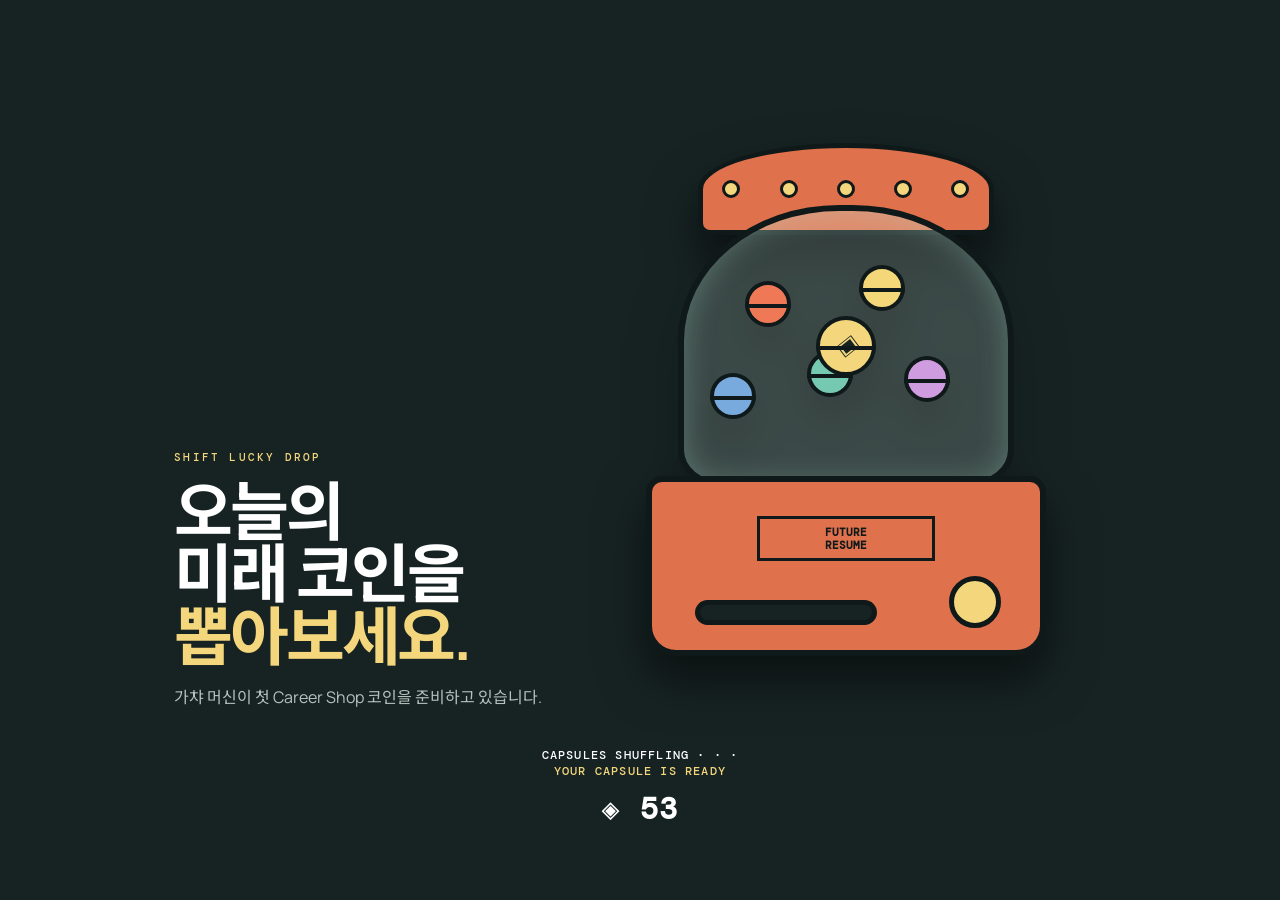
==== index.html @ 583db8b3 "Add files via upload" ====
<!doctype html>
<html lang="ko">
<head>
  <meta charset="UTF-8">
  <meta name="viewport" content="width=device-width, initial-scale=1.0">
  <title>FUTURE CAREER | Application Studio</title>
  <link rel="preconnect" href="https://fonts.googleapis.com">
  <link rel="preconnect" href="https://fonts.gstatic.com" crossorigin>
  <link href="https://fonts.googleapis.com/css2?family=DM+Mono:wght@400;500&family=Manrope:wght@400;500;600;700;800&family=Noto+Sans+KR:wght@400;500;600;700;800&display=swap" rel="stylesheet">
  <link rel="stylesheet" href="styles.css">
</head>
<body>
  <div id="app"></div>
  <script type="module" src="app-runtime.js"></script>
</body>
</html>
---- styles.css ----
:root { --ink:#172323; --muted:#667474; --line:#d9e3df; --paper:#f7faf7; --white:#fff; --mint:#cdeee1; --green:#166b58; --orange:#df714c; --yellow:#f4d77c; --navy:#1d3140; }
* { box-sizing:border-box; } body { margin:0; color:var(--ink); background:var(--paper); font-family:'Manrope','Noto Sans KR',sans-serif; } button, input, textarea { font:inherit; } button { cursor:pointer; } .app-shell { min-height:100vh; } .topbar { display:flex; align-items:center; justify-content:space-between; max-width:1280px; margin:auto; padding:24px 34px; } .logo { font-weight:800; letter-spacing:.08em; } .logo span { color:var(--orange); } .mono { font:500 11px 'DM Mono',monospace; letter-spacing:.08em; } .progress { height:4px; background:var(--line); } .progress i { display:block; height:100%; background:var(--orange); transition:width .4s ease; }
main { max-width:1280px; margin:auto; padding:56px 34px 100px; } .eyebrow { color:var(--orange); font:500 12px 'DM Mono',monospace; letter-spacing:.12em; } h1 { font-size:clamp(38px,6vw,78px); line-height:.98; max-width:800px; margin:18px 0; letter-spacing:-.05em; } h2 { font-size:clamp(28px,4vw,48px); letter-spacing:-.04em; margin:12px 0 16px; } h3 { margin:0 0 8px; } p { color:var(--muted); line-height:1.7; } .lead { font-size:18px; max-width:670px; } .center { text-align:center; } .center .lead { margin:0 auto; } .home-button { display:inline-flex; align-items:center; gap:7px; border:1px solid var(--line); background:var(--white); color:var(--ink); padding:8px 11px; border-radius:3px; font:500 11px 'DM Mono',monospace; letter-spacing:.08em; } .home-button span:first-child { font:700 18px/1 sans-serif; } .home-button:hover { border-color:var(--orange); color:var(--orange); } .header-tools { display:flex; align-items:center; gap:14px; } .reset-demo { border:1px dashed var(--orange); background:transparent; color:var(--orange); padding:6px 8px; border-radius:3px; font:500 10px 'DM Mono',monospace; letter-spacing:.05em; } .reset-demo:hover { background:var(--orange); color:#fff; }
.hero { min-height:460px; display:flex; flex-direction:column; justify-content:center; position:relative; } .hero:after { content:''; position:absolute; width:190px; height:190px; right:8%; top:18%; border-radius:50%; background:var(--yellow); z-index:-1; opacity:.7; } .actions { display:flex; gap:12px; flex-wrap:wrap; margin-top:28px; } .button { border:1px solid var(--ink); background:var(--ink); color:#fff; padding:14px 20px; border-radius:3px; font-weight:700; } .button.secondary { background:transparent; color:var(--ink); } .button.accent { background:var(--orange); border-color:var(--orange); } .button:disabled { opacity:.4; cursor:not-allowed; }
.splash-screen { min-height:100vh; display:grid; place-items:center; background:var(--ink); color:#fff; animation:splashIn .7s ease both; } .splash-mark { text-align:center; } .splash-kicker { color:var(--yellow); font:500 11px 'DM Mono',monospace; letter-spacing:.2em; } .splash-logo { margin-top:16px; font-size:clamp(42px,9vw,92px); font-weight:800; letter-spacing:-.07em; } .splash-logo span { color:var(--orange); } .splash-mark p { color:#b5c1bc; margin-top:14px; } @keyframes splashIn { from { opacity:0; transform:scale(.98); } to { opacity:1; transform:none; } }
.gacha-screen { min-height:100vh; display:grid; grid-template-columns:minmax(240px,.8fr) minmax(300px,460px); grid-template-rows:1fr auto; gap:20px 8vw; align-items:center; justify-content:center; padding:8vh 10vw; background:#172323; color:#fff; overflow:hidden; } .gacha-copy { align-self:end; max-width:470px; } .gacha-copy h1 { font-size:clamp(38px,5vw,68px); margin:16px 0; } .gacha-copy h1 span { color:var(--yellow); } .gacha-copy p { color:#b5c1bc; max-width:390px; } .gacha-machine { width:min(100%,400px); aspect-ratio: .78; position:relative; filter:drop-shadow(0 24px 24px #0008); animation:machineArrive .8s ease both; } .machine-top { position:absolute; top:0; left:13%; width:74%; height:18%; display:flex; justify-content:space-around; align-items:center; background:var(--orange); border:5px solid #0f1919; border-radius:50% 50% 12px 12px; } .machine-top span { width:18px; height:18px; border-radius:50%; background:var(--yellow); border:3px solid #0f1919; } .machine-glass { position:absolute; top:12%; left:8%; width:84%; height:55%; overflow:hidden; background:#d8f2e933; border:6px solid #0f1919; border-radius:48% 48% 13% 13%; box-shadow:inset 0 0 30px #b9f1db44; } .capsule,.winning-capsule { position:absolute; width:46px; height:46px; border-radius:50%; border:4px solid #0f1919; } .capsule:after,.winning-capsule:after { content:''; position:absolute; left:-4px; right:-4px; top:50%; border-top:4px solid #0f1919; } .capsule-one { background:#ef7956; left:19%; top:26%; animation:shuffleOne 1.2s infinite alternate; } .capsule-two { background:#f3d778; left:54%; top:20%; animation:shuffleTwo 1s infinite alternate-reverse; } .capsule-three { background:#75c9b0; left:38%; top:52%; animation:shuffleThree 1.15s infinite alternate; } .capsule-four { background:#cf9ce0; left:68%; top:54%; animation:shuffleFour .9s infinite alternate-reverse; } .capsule-five { background:#78aadd; left:8%; top:60%; animation:shuffleFive 1.3s infinite alternate; } .winning-capsule { opacity:0; left:calc(50% - 30px); top:calc(50% - 30px); width:60px; height:60px; background:var(--yellow); display:grid; place-items:center; color:#172323; font-size:24px; animation:winningReveal 4.3s ease forwards; } .machine-base { position:absolute; bottom:0; left:0; width:100%; height:35%; background:var(--orange); border:6px solid #0f1919; border-radius:16px 16px 30px 30px; } .machine-label { margin:34px auto 0; width:46%; padding:7px; text-align:center; border:3px solid #0f1919; color:#0f1919; font:700 11px 'DM Mono',monospace; line-height:1.1; } .machine-slot { position:absolute; left:11%; bottom:15%; width:47%; height:15%; border:5px solid #0f1919; border-radius:20px; background:#172323; } .machine-knob { position:absolute; right:10%; bottom:13%; width:52px; height:52px; border-radius:50%; border:5px solid #0f1919; background:var(--yellow); } .gacha-status { grid-column:1 / -1; text-align:center; align-self:start; min-height:50px; font:500 12px 'DM Mono',monospace; letter-spacing:.1em; } .status-reveal,.gacha-reward { display:block; opacity:0; } .status-reveal { color:var(--yellow); animation:revealText .3s 3.8s forwards; } .gacha-reward { margin-top:10px; font-size:30px; color:#fff; animation:revealText .3s 4s forwards; } @keyframes machineArrive { from { opacity:0; transform:translateY(20px) scale(.95); } to { opacity:1; transform:none; } } @keyframes shuffleOne { to { transform:translate(110px,28px) rotate(160deg); } } @keyframes shuffleTwo { to { transform:translate(-55px,75px) rotate(-130deg); } } @keyframes shuffleThree { to { transform:translate(60px,-35px) rotate(180deg); } } @keyframes shuffleFour { to { transform:translate(-100px,-50px) rotate(-100deg); } } @keyframes shuffleFive { to { transform:translate(140px,-10px) rotate(130deg); } } @keyframes winningReveal { 0%,72% { opacity:0; transform:scale(.3) rotate(-20deg); } 82%,100% { opacity:1; transform:scale(1) rotate(0); } } @keyframes revealText { to { opacity:1; } }
.shop-header { display:flex; justify-content:space-between; align-items:end; gap:30px; margin-top:28px; } .coin-wallet { flex:0 0 auto; min-width:150px; padding:18px 20px; background:var(--ink); color:#fff; } .wallet-label { display:block; color:var(--yellow); font:500 10px 'DM Mono',monospace; letter-spacing:.12em; } .coin-wallet strong { display:block; margin-top:7px; font-size:28px; } .shop-grid { display:grid; grid-template-columns:repeat(3,1fr); gap:14px; margin-top:34px; } .shop-item { display:flex; flex-direction:column; justify-content:space-between; gap:22px; min-height:225px; padding:22px; background:var(--white); border:1px solid var(--line); } .shop-item.owned { background:var(--mint); border-color:var(--green); } .shop-icon { color:var(--orange); font-size:28px; } .shop-item h3 { margin-top:12px; } .shop-item p { font-size:13px; margin-bottom:0; } .shop-item-footer { display:flex; justify-content:space-between; align-items:center; gap:10px; } .coin-cost { color:var(--green); font:700 14px 'DM Mono',monospace; } .button.small { padding:9px 12px; font-size:12px; } .owned-label { color:var(--green); font-weight:800; font-size:12px; } .shop-note { display:flex; align-items:center; gap:12px; margin-top:20px; color:var(--muted); font-size:13px; }
.shop-title-row { display:flex; justify-content:space-between; align-items:end; gap:30px; } .category-tabs { display:flex; gap:8px; flex-wrap:wrap; margin-top:30px; padding-bottom:12px; border-bottom:1px solid var(--line); } .category-tab { border:1px solid var(--line); background:var(--white); color:var(--muted); padding:10px 13px; border-radius:3px; font-size:12px; } .category-tab.active { background:var(--ink); color:#fff; border-color:var(--ink); } .shop-item.locked { opacity:.62; } .prerequisite { display:inline-block; margin-top:12px; padding:7px 9px; background:#fff4df; color:#9b6a1d; font-size:12px; } .gift-card { margin:30px 0; padding:42px; background:var(--navy); color:#fff; border:5px solid var(--yellow); text-align:center; } .gift-card h2 { color:var(--yellow); margin:24px 0 10px; } .gift-card p { color:#d0dad5; } .recruit-page { max-width:none; padding:0; } .recruit-hero { min-height:70vh; padding:12vh max(34px,10vw); display:flex; flex-direction:column; justify-content:center; background:#eef3f0; } .recruit-hero h1 { max-width:900px; font-size:clamp(42px,7vw,92px); } .recruit-hero h1 span { color:var(--green); } .recruit-hero p { font-size:18px; max-width:550px; } .recruit-gift { display:flex; flex-direction:column; gap:9px; width:min(480px,100%); margin:24px 0; padding:19px 21px; background:#fff; border-left:5px solid var(--orange); } .recruit-gift strong { font-size:22px; color:var(--ink); } .recruit-gift span:last-child { color:var(--muted); font-size:13px; } .recruit-strip { display:flex; justify-content:space-between; gap:20px; padding:22px max(34px,10vw); background:var(--ink); color:#fff; } .recruit-strip span { color:var(--yellow); font:500 11px 'DM Mono',monospace; }
.shop-item-actions { display:flex; align-items:center; justify-content:flex-end; flex-wrap:wrap; gap:8px; } .quantity-control { display:inline-flex; align-items:center; gap:9px; border:1px solid var(--line); background:#fff; padding:3px 5px; } .quantity-button { width:25px; height:25px; border:0; background:transparent; color:var(--ink); font-size:19px; line-height:1; } .quantity-button:hover { background:var(--mint); color:var(--green); } .shop-item-actions .owned-label { white-space:nowrap; font-size:11px; }
.completion-page { max-width:900px; } .completion-card { padding:56px; background:#eef3f0; border-left:5px solid var(--green); } .completion-card h1 { font-size:clamp(42px,6vw,76px); } .completion-card h1 span, .completion-page h1 span { color:var(--green); } .completion-card p { font-size:17px; } .completion-summary,.resume-panel { display:grid; grid-template-columns:repeat(2,1fr); gap:14px; margin:30px 0; } .completion-summary span,.resume-panel span { color:var(--muted); font:500 11px 'DM Mono',monospace; } .completion-summary strong,.resume-panel strong { display:block; margin-top:5px; } .resume-panel { grid-template-columns:repeat(3,1fr); padding:28px; background:var(--white); border:1px solid var(--line); } .resume-panel strong { font-size:18px; }
.career-links { margin-top:28px; padding:22px 0; border-top:1px solid var(--line); border-bottom:1px solid var(--line); } .career-links h3 { margin-top:9px; font-size:18px; } .career-link-grid { display:grid; grid-template-columns:repeat(4,1fr); gap:9px; margin-top:18px; } .career-link { display:flex; align-items:center; justify-content:space-between; gap:10px; min-height:58px; padding:12px 13px; border:1px solid var(--line); background:var(--white); color:var(--ink); text-decoration:none; font-size:12px; } .career-link:hover { border-color:var(--orange); color:var(--orange); transform:translateY(-2px); } .career-link strong { font-size:16px; font-weight:400; }
.essay-heading { display:flex; align-items:center; justify-content:space-between; gap:20px; } .career-check-button,.career-close-button { border:1px solid var(--ink); background:var(--white); color:var(--ink); padding:10px 14px; border-radius:3px; font-size:12px; font-weight:700; white-space:nowrap; } .career-check-button:hover,.career-close-button:hover { border-color:var(--orange); color:var(--orange); } .career-review-panel { width:min(560px,100%); } .career-review-panel h2 { margin:8px 0 0; font-size:30px; } .career-review-list { display:grid; gap:0; margin:24px 0; padding:0; list-style:none; border-top:1px solid var(--line); } .career-review-list li { display:flex; justify-content:space-between; gap:16px; padding:14px 0; border-bottom:1px solid var(--line); } .career-review-list strong { color:var(--green); } .career-bonus { padding:16px; background:var(--mint); border-left:4px solid var(--green); } .career-bonus span { display:block; color:var(--green); font:500 11px 'DM Mono',monospace; letter-spacing:.1em; } .career-bonus strong { display:block; margin-top:7px; }
.mystery-gift-stage .gift-illustration img { display:block; width:min(520px,78vw); height:auto; max-height:420px; object-fit:contain; filter:drop-shadow(0 18px 28px #ae6b5320); }
.mystery-gift-stage { min-height:0; padding:12px 0 6px; } .mystery-gift-stage .gift-illustration { width:min(520px,78vw); height:auto; margin:0 auto 12px; flex:0 0 auto; } .mystery-gift-stage .gift-illustration img { width:100%; max-height:none; } .mystery-gift-stage .mystery-cta { position:relative; z-index:2; margin-top:10px; flex:0 0 auto; } .mystery-gift-stage .mystery-discover { position:relative; z-index:2; flex:0 0 auto; }
.cards { display:grid; grid-template-columns:repeat(2, minmax(0,1fr)); gap:18px; margin-top:34px; } .card { text-align:left; background:var(--white); border:1px solid var(--line); padding:28px; min-height:230px; transition:transform .2s,border-color .2s; } .card:hover { transform:translateY(-4px); border-color:var(--orange); } .card .icon { font-size:32px; margin-bottom:28px; } .card h3 { font-size:22px; } .card .button { margin-top:20px; }
.panel { background:var(--white); border:1px solid var(--line); padding:30px; } .panel-grid { display:grid; grid-template-columns:1.2fr .8fr; gap:24px; align-items:start; } .job-grid { display:grid; grid-template-columns:repeat(3,1fr); gap:10px; margin-top:24px; } .job { text-align:left; background:var(--white); border:1px solid var(--line); padding:17px; min-height:72px; } .job.selected { background:var(--mint); border-color:var(--green); } .job small { display:block; color:var(--muted); margin-top:5px; } .field { display:grid; gap:8px; margin:14px 0; } label { font-weight:700; font-size:13px; } input, textarea { width:100%; border:1px solid var(--line); background:#fbfdfb; padding:13px; border-radius:2px; color:var(--ink); } textarea { min-height:280px; resize:vertical; line-height:1.7; } .badge { display:inline-flex; padding:6px 9px; background:#e8f1ef; color:var(--green); font:500 11px 'DM Mono',monospace; letter-spacing:.08em; } .public-mode { --ink:#243846; --paper:#f2f5f5; --orange:#2b6670; --green:#245b63; } .public-mode .progress i { background:#2b6670; }
.blind { border-left:4px solid var(--green); background:#edf5f2; padding:18px 20px; margin:26px 0; } .blind strong { display:block; margin-bottom:6px; } .steps { display:flex; justify-content:space-between; gap:6px; margin:30px 0; color:#9aa9a5; } .step { flex:1; border-top:2px solid var(--line); padding-top:10px; font:500 11px 'DM Mono',monospace; } .step.active { color:var(--orange); border-color:var(--orange); } .question-meta { display:flex; justify-content:space-between; gap:14px; align-items:start; margin:34px 0 18px; } .question-meta h2 { margin:8px 0; max-width:800px; } .counter { white-space:nowrap; font:500 14px 'DM Mono',monospace; color:var(--muted); } .guide { background:#f0f4ef; padding:12px 15px; color:var(--muted); font-size:13px; } .tags { display:flex; gap:7px; flex-wrap:wrap; margin:12px 0; } .tag { background:var(--mint); color:var(--green); padding:5px 8px; font:500 11px 'DM Mono',monospace; } .side-list { display:grid; gap:8px; } .experience { display:flex; justify-content:space-between; align-items:center; border-bottom:1px solid var(--line); padding:11px 0; font-size:13px; } .experience button { border:0; background:transparent; color:var(--green); font-weight:700; }
.reveal { background:var(--navy); color:white; padding:36px; min-height:220px; display:flex; flex-direction:column; justify-content:center; } .reveal p { color:#c5d0d1; } .review { display:grid; gap:14px; } .review-item { border-top:1px solid var(--line); padding:18px 0; } .review-item p { white-space:pre-wrap; } .toast { position:fixed; bottom:24px; right:24px; background:var(--ink); color:white; padding:13px 17px; opacity:0; transform:translateY(8px); transition:.2s; pointer-events:none; } .toast.show { opacity:1; transform:none; } .modal-backdrop { position:fixed; inset:0; z-index:5; display:grid; place-items:center; padding:20px; background:#172323aa; } .modal { width:min(560px,100%); background:var(--white); border-top:5px solid var(--green); padding:30px; box-shadow:0 20px 60px #17232344; } .modal h2 { font-size:30px; }
@media (max-width:780px) { .topbar, main { padding-left:18px; padding-right:18px; } main { padding-top:30px; } .cards,.panel-grid,.shop-grid { grid-template-columns:1fr; } .job-grid { grid-template-columns:repeat(2,1fr); } .hero:after { width:110px; height:110px; right:3%; } .question-meta { display:block; } .counter { display:block; margin-top:12px; } .shop-header { display:block; } .coin-wallet { margin-top:20px; } .shop-note { align-items:flex-start; flex-direction:column; } .gacha-screen { grid-template-columns:1fr; grid-template-rows:auto auto auto; padding:55px 24px 35px; gap:18px; text-align:center; } .gacha-copy { align-self:auto; } .gacha-copy p { margin-left:auto; margin-right:auto; } .gacha-machine { width:min(78vw,350px); margin:auto; } }
.gacha-result { position:fixed; inset:0; z-index:4; display:none; place-items:center; padding:24px; background:#0b1414cc; text-align:center; } .gacha-result > * { position:relative; z-index:1; } .gacha-result:before { content:''; position:absolute; width:min(520px,calc(100vw - 40px)); height:360px; background:#fff; border:5px solid var(--orange); box-shadow:0 22px 70px #0009; } .gacha-result .result-label { color:var(--orange); font:500 13px 'DM Mono',monospace; letter-spacing:.2em; } .gacha-result strong { display:block; margin:18px 0 10px; color:var(--ink); font-size:clamp(42px,8vw,76px); letter-spacing:-.06em; } .gacha-result p { position:relative; color:var(--muted); margin:0 0 24px; } .gacha-result .button { position:relative; }
.gacha-result strong { grid-column:1; grid-row:2; justify-self:center; align-self:center; width:100%; text-align:center; } .gacha-result .result-label { grid-column:1; grid-row:1; } .gacha-result p { grid-column:1; grid-row:3; } .gacha-result .button { grid-column:1; grid-row:4; justify-self:center; }
.gacha-result strong { transform:translateY(44px); } .gacha-result-actions { grid-column:1; grid-row:4; display:flex; justify-content:center; align-items:center; gap:10px; position:relative; } .gacha-result-actions .button { position:relative; }
.shop-page { max-width:1180px; } .shop-page h1 { font-size:clamp(48px,6vw,76px); margin-top:14px; } .shop-title-row { margin-top:24px; } .shop-title-row .lead { margin:0; max-width:760px; } .shop-title-row .coin-wallet { min-width:170px; padding:22px 24px; background:#f3eae4; color:#a96346; border:0; } .shop-title-row .coin-wallet span { display:block; font:600 11px 'DM Mono',monospace; letter-spacing:.1em; } .shop-title-row .coin-wallet strong { font-size:27px; letter-spacing:-.03em; } .shop-title-row .coin-wallet small { display:block; margin-top:14px; font-size:11px; color:#a96346; } .category-tabs { margin-top:34px; } .category-tab { min-width:68px; padding:11px 15px; color:var(--ink); } .category-tab.active { background:var(--orange); border-color:var(--orange); } .shop-grid { grid-template-columns:repeat(3,minmax(0,1fr)); gap:12px; margin-top:20px; } .shop-item { min-height:202px; padding:22px; border-color:#e3e3e0; } .shop-item h3 { font-size:18px; margin-top:14px; } .shop-item p { color:#7b7e82; } .shop-item-footer { margin-top:10px; } .coin-cost { color:var(--ink); font-size:14px; } .shop-item .button.small { background:var(--ink); border-color:var(--ink); padding:9px 17px; } .shop-item .button.small:disabled { background:#c8c8ca; border-color:#c8c8ca; color:#fff; } .prerequisite { background:#f7f0eb; color:#80756f; font-size:11px; } .owned-label { color:var(--green); } .shop-page > .actions { justify-content:space-between; align-items:center; } .shop-page > .actions:after { content:'DESIGN YOUR NEXT CHAPTER'; margin-left:auto; color:#999; font:500 10px 'DM Mono',monospace; letter-spacing:.16em; }
.purchase-modal { text-align:center; } .purchase-modal h2 { font-size:28px; margin:14px 0 10px; } .purchase-modal .purchase-cost { color:var(--green); font:700 15px 'DM Mono',monospace; margin-bottom:22px; } .purchase-modal .actions { justify-content:center; margin-top:20px; }
.mystery-page { max-width:1120px; padding-top:64px; text-align:center; } .mystery-page > h1 { max-width:none; margin:14px 0 10px; font-size:clamp(46px,6vw,78px); } .mystery-page > h1 span { color:var(--orange); } .mystery-page > .lead { margin:0 auto; color:#77736f; font-size:16px; } .mystery-gift-stage { position:relative; min-height:470px; margin:26px auto 22px; display:flex; flex-direction:column; align-items:center; justify-content:center; } .gift-illustration { position:relative; width:260px; height:230px; margin:4px 0 8px; filter:drop-shadow(0 18px 20px #9b6a5422); } .gift-body { position:absolute; left:44px; bottom:27px; width:172px; height:116px; background:linear-gradient(135deg,#fffdf8,#eadfd5); border:1px solid #cba995; transform:skewY(7deg); box-shadow:inset -15px -9px 18px #c7a28a22; } .gift-lid { position:absolute; left:34px; top:61px; width:192px; height:52px; z-index:2; background:linear-gradient(135deg,#fffdf8,#e8d6cb); border:1px solid #cba995; transform:skewY(-8deg); box-shadow:0 8px 9px #9e6c5722; } .gift-ribbon-vertical { position:absolute; z-index:3; left:121px; top:46px; width:31px; height:144px; background:linear-gradient(90deg,#c96d59,#e6a18e,#b95d4e); box-shadow:0 0 9px #d8897222; } .gift-ribbon-loop { position:absolute; z-index:4; top:31px; width:56px; height:37px; border:11px solid #c96d59; background:#f5e6dc; } .loop-left { left:92px; transform:rotate(-25deg); border-radius:70% 20% 70% 20%; } .loop-right { left:126px; transform:rotate(25deg); border-radius:20% 70% 20% 70%; } .gift-light { position:absolute; z-index:1; left:93px; top:72px; width:90px; height:70px; background:#fff8df; opacity:.8; filter:blur(14px); border-radius:50%; } .gift-glow { position:absolute; left:30px; right:30px; bottom:5px; height:36px; border-radius:50%; background:#d88e7726; filter:blur(13px); } .side-note { position:absolute; color:#bd7966; font-family:'Georgia',serif; font-style:italic; font-size:15px; line-height:1.45; text-align:left; } .note-left { left:8%; top:40%; transform:rotate(-6deg); } .note-right { right:7%; top:43%; text-align:right; font:500 10px 'DM Mono',monospace; letter-spacing:.12em; line-height:1.7; } .mystery-decor { position:absolute; border:1.5px solid #cf7b652e; transform:rotate(45deg); } .decor-one { width:13px; height:13px; top:22%; left:26%; } .decor-two { width:9px; height:9px; top:28%; right:25%; background:#d9947b33; } .mystery-cta { min-width:230px; margin-top:6px; background:var(--orange); border-color:var(--orange); box-shadow:0 8px 18px #c96d5933; } .mystery-discover { margin-top:15px; color:#9b9089; font:500 10px 'DM Mono',monospace; letter-spacing:.18em; } .mystery-info-card { display:grid; grid-template-columns:.8fr .8fr 2fr; align-items:center; gap:20px; text-align:left; margin:10px auto 0; padding:20px 24px; background:#fffdf9; border:1px solid #e4dcd6; box-shadow:0 8px 22px #b9927a12; } .mystery-info-card > div { min-height:54px; padding-right:20px; border-right:1px solid #e8dfd8; } .mystery-info-card > div:last-child { border:0; } .mystery-info-card span { display:block; color:#a87563; font:500 10px 'DM Mono',monospace; letter-spacing:.13em; } .mystery-info-card strong { display:block; margin-top:8px; color:var(--ink); font-size:20px; } .mystery-tip p { margin:8px 0 0; color:#77736f; font-size:13px; line-height:1.5; } .mystery-reveal { position:relative; max-width:600px; min-height:390px; margin:28px auto 32px; padding:54px 30px 30px; display:flex; flex-direction:column; align-items:center; justify-content:center; background:#fffdf9; border:1px solid #dfcfc5; box-shadow:0 16px 42px #b9927a20; } .mystery-reveal h2 { margin:12px 0 4px; font-size:42px; } .mystery-reveal p { color:#77736f; } .mystery-reveal strong { margin:14px 0 0; color:var(--orange); font-size:24px; } .reveal-spark { display:grid; place-items:center; width:96px; height:70px; margin:15px 0 2px; color:#d18a70; border:2px solid #d18a70; font-size:48px; line-height:1; box-shadow:0 0 22px #d18a7030; } .mystery-confetti { position:absolute; top:22px; color:#d18a70; letter-spacing:24px; }
@media (max-width:780px) { .mystery-page { padding-top:38px; } .mystery-gift-stage { min-height:440px; } .side-note { font-size:11px; } .note-left { left:0; top:26%; } .note-right { right:0; top:31%; max-width:120px; } .gift-illustration { transform:scale(.88); } .mystery-info-card { grid-template-columns:1fr 1fr; } .mystery-info-card .mystery-tip { grid-column:1 / -1; border-top:1px solid #e8dfd8; border-right:0; padding-top:16px; } }
.mystery-reveal { max-width:680px; min-height:430px; margin:30px auto 34px; padding:58px 44px 38px; background:#fffdf9; border:1px solid #dfcfc5; box-shadow:0 16px 42px #b9927a20; overflow:hidden; } .mystery-reveal h2 { margin:16px 0 12px; font-size:clamp(42px,6vw,68px); letter-spacing:-.06em; } .mystery-reveal p { color:#77736f; line-height:1.8; } .mystery-reveal strong { display:none; } .reward-highlight { width:min(540px,100%); margin:14px 0 22px; padding:18px 20px; background:#f4e2d8; border-top:1px solid #dfb19e; border-bottom:1px solid #dfb19e; color:var(--orange); font-size:clamp(22px,3vw,34px); font-weight:800; line-height:1.35; overflow-wrap:anywhere; } .reward-decor { position:absolute; width:12px; height:12px; border:1px solid #cf7b65; transform:rotate(45deg); opacity:.7; } .reward-decor:before { content:''; position:absolute; left:22px; top:7px; width:30px; height:1px; background:#cf7b65; transform:rotate(-45deg); transform-origin:left center; } .reward-decor-left { left:12%; top:31%; } .reward-decor-right { right:12%; top:56%; } .mystery-reveal .button { min-width:210px; margin-top:10px; } .mystery-confetti,.reveal-spark { display:none; }
.gacha-result { grid-template-rows:auto auto auto auto; align-content:center; justify-items:center; } .gacha-result strong { grid-column:1; grid-row:2; width:100%; margin:0; transform:none; justify-self:center; align-self:center; text-align:center; } .gacha-result p { grid-column:1; grid-row:3; margin:22px 0 24px; text-align:center; } .gacha-result .result-label { grid-column:1; grid-row:1; } .gacha-result-actions { grid-column:1; grid-row:4; }
@media (max-width:780px) { .mystery-reveal { min-height:390px; padding:48px 20px 30px; } .reward-decor { display:none; } .reward-highlight { font-size:23px; } }
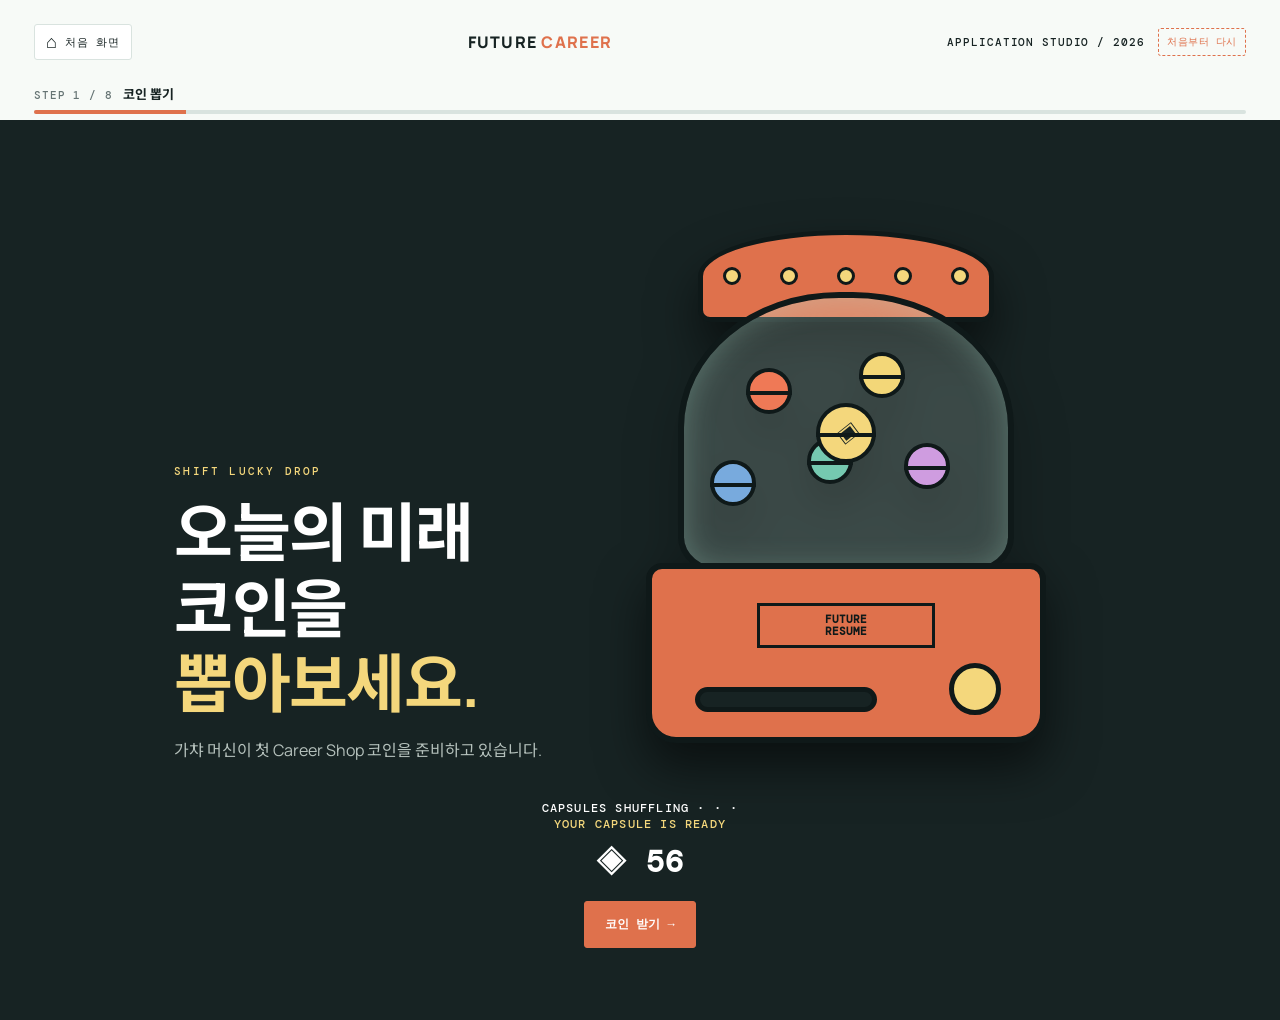
==== commit 74c2fa68: "UX 전면 개선 및 제출 파이프라인 연결 - 화면 흐름 재구성: 진행 표시, 단계별 뒤로 가기, 이어하기/처음부터 선택 - 코인 뽑기 결과 고정(재뽑기 차단), 취소 시 진행 불가" ====
--- a/index.html
+++ b/index.html
@@ -3,14 +3,34 @@
 <head>
   <meta charset="UTF-8">
   <meta name="viewport" content="width=device-width, initial-scale=1.0">
-  <title>FUTURE CAREER | Application Studio</title>
+  <title>미래 이력서 | SHIFT FUTURE CAREER</title>
+  <meta name="description" content="졸업할 때 낼 첫 이력서를 미리 써보는 SHIFT 프로그램입니다. 코인으로 갖고 싶은 경험을 고르고, 그 경험으로 가상의 지원서를 작성해보세요.">
+  <meta name="theme-color" content="#172323">
+
+  <!-- 카카오톡·SNS 링크 미리보기 (og:image는 절대 주소여야 합니다) -->
+  <meta property="og:type" content="website">
+  <meta property="og:site_name" content="SHIFT">
+  <meta property="og:title" content="미래 이력서 — 졸업할 때 낼 첫 이력서를 미리 써보기">
+  <meta property="og:description" content="코인으로 갖고 싶은 경험을 고르고, 그 경험으로 가상의 지원서를 작성해보는 SHIFT 프로그램입니다.">
+  <meta property="og:url" content="https://dhc-shift.github.io/shift-future-career/">
+  <meta property="og:image" content="https://dhc-shift.github.io/shift-future-career/mystery-box.png">
+  <meta property="og:image:width" content="1254">
+  <meta property="og:image:height" content="1254">
+  <meta property="og:locale" content="ko_KR">
+  <meta name="twitter:card" content="summary_large_image">
+  <meta name="twitter:title" content="미래 이력서 — 졸업할 때 낼 첫 이력서를 미리 써보기">
+  <meta name="twitter:description" content="코인으로 갖고 싶은 경험을 고르고, 그 경험으로 가상의 지원서를 작성해보는 SHIFT 프로그램입니다.">
+  <meta name="twitter:image" content="https://dhc-shift.github.io/shift-future-career/mystery-box.png">
+
   <link rel="preconnect" href="https://fonts.googleapis.com">
   <link rel="preconnect" href="https://fonts.gstatic.com" crossorigin>
   <link href="https://fonts.googleapis.com/css2?family=DM+Mono:wght@400;500&family=Manrope:wght@400;500;600;700;800&family=Noto+Sans+KR:wght@400;500;600;700;800&display=swap" rel="stylesheet">
-  <link rel="stylesheet" href="styles.css">
+
+  <!-- ?v= 는 캐시 대응입니다. 파일을 고칠 때마다 날짜를 올려주세요 (app-runtime.js 안의 import 줄도 함께). -->
+  <link rel="stylesheet" href="styles.css?v=20260920b">
 </head>
 <body>
   <div id="app"></div>
-  <script type="module" src="app-runtime.js"></script>
+  <script type="module" src="app-runtime.js?v=20260920b"></script>
 </body>
 </html>
--- a/styles.css
+++ b/styles.css
@@ -27,3 +27,89 @@
 .mystery-reveal { max-width:680px; min-height:430px; margin:30px auto 34px; padding:58px 44px 38px; background:#fffdf9; border:1px solid #dfcfc5; box-shadow:0 16px 42px #b9927a20; overflow:hidden; } .mystery-reveal h2 { margin:16px 0 12px; font-size:clamp(42px,6vw,68px); letter-spacing:-.06em; } .mystery-reveal p { color:#77736f; line-height:1.8; } .mystery-reveal strong { display:none; } .reward-highlight { width:min(540px,100%); margin:14px 0 22px; padding:18px 20px; background:#f4e2d8; border-top:1px solid #dfb19e; border-bottom:1px solid #dfb19e; color:var(--orange); font-size:clamp(22px,3vw,34px); font-weight:800; line-height:1.35; overflow-wrap:anywhere; } .reward-decor { position:absolute; width:12px; height:12px; border:1px solid #cf7b65; transform:rotate(45deg); opacity:.7; } .reward-decor:before { content:''; position:absolute; left:22px; top:7px; width:30px; height:1px; background:#cf7b65; transform:rotate(-45deg); transform-origin:left center; } .reward-decor-left { left:12%; top:31%; } .reward-decor-right { right:12%; top:56%; } .mystery-reveal .button { min-width:210px; margin-top:10px; } .mystery-confetti,.reveal-spark { display:none; }
 .gacha-result { grid-template-rows:auto auto auto auto; align-content:center; justify-items:center; } .gacha-result strong { grid-column:1; grid-row:2; width:100%; margin:0; transform:none; justify-self:center; align-self:center; text-align:center; } .gacha-result p { grid-column:1; grid-row:3; margin:22px 0 24px; text-align:center; } .gacha-result .result-label { grid-column:1; grid-row:1; } .gacha-result-actions { grid-column:1; grid-row:4; }
 @media (max-width:780px) { .mystery-reveal { min-height:390px; padding:48px 20px 30px; } .reward-decor { display:none; } .reward-highlight { font-size:23px; } }
+
+/* ================================================================
+   UX·타이포그래피 보정 레이어 (2026-09-20)
+   디자인(색·레이아웃)은 그대로 두고, 한글 줄바꿈·자간·신규 요소만 보완
+   ================================================================ */
+
+/* 한글은 단어 중간에서 끊지 않는다 */
+h1, h2, h3, p, .lead, .guide, .job strong, .card p, .shop-item p, .badge,
+.button, .owned-label, .prerequisite, .notice-inline, .field-hint, .hint,
+.recruit-gift strong, .recruit-strip strong, .side-note, .mystery-tip p { word-break:keep-all; overflow-wrap:break-word; }
+
+/* 라틴 기준으로 좁혀져 있던 자간·행간을 한글에 맞게 완화 */
+h1 { line-height:1.14; letter-spacing:-.025em; }
+h2 { line-height:1.32; letter-spacing:-.015em; }
+h3 { line-height:1.4; letter-spacing:-.01em; }
+.splash-logo, .gacha-result strong { letter-spacing:-.045em; }
+.gacha-copy h1 { line-height:1.18; }
+.recruit-hero h1 { line-height:1.14; }
+.completion-card h1, .completion-page h1 { line-height:1.16; }
+.mystery-reveal h2 { letter-spacing:-.02em; line-height:1.24; }
+.shop-item p { font-size:13px; line-height:1.6; }
+.card p { line-height:1.65; }
+.lead { line-height:1.7; }
+
+/* 진행 표시 */
+.flow-indicator { max-width:1280px; margin:0 auto 6px; padding:0 34px; }
+.flow-meta { display:flex; align-items:baseline; gap:10px; margin-bottom:7px; }
+.flow-meta .mono { color:var(--muted); }
+.flow-name { font-size:13px; font-weight:700; color:var(--ink); }
+.flow-indicator .progress { border-radius:2px; overflow:hidden; }
+
+/* 이어하기 화면 */
+.welcome-page { max-width:880px; }
+.welcome-summary { display:grid; grid-template-columns:repeat(4,1fr); gap:14px; margin:30px 0 8px; padding:24px; background:var(--white); border:1px solid var(--line); }
+.welcome-summary span { display:block; color:var(--muted); font:500 11px 'DM Mono',monospace; letter-spacing:.08em; }
+.welcome-summary strong { display:block; margin-top:6px; font-size:19px; }
+.hint { font-size:13px; color:var(--muted); }
+
+/* 입력 필드 보조 */
+.required { margin-left:6px; padding:3px 6px; background:#fdeee8; color:var(--orange); font:500 10px 'DM Mono',monospace; letter-spacing:.06em; vertical-align:middle; }
+.field-hint { margin:0; font-size:13px; color:var(--muted); }
+input:focus, textarea:focus { outline:2px solid var(--orange); outline-offset:1px; border-color:var(--orange); }
+button:focus-visible, .career-link:focus-visible { outline:2px solid var(--orange); outline-offset:2px; }
+
+/* 자기소개서 화면 */
+.essay-page .steps { flex-wrap:wrap; }
+.step { background:transparent; text-align:left; color:inherit; }
+.step.done { color:var(--green); border-color:var(--green); }
+.step:hover { color:var(--orange); }
+.essay-context { margin:6px 0 4px; color:var(--muted); }
+.essay-status { display:flex; align-items:center; justify-content:space-between; gap:14px; flex-wrap:wrap; margin-top:10px; }
+.save-indicator { font-size:12px; color:var(--muted); transition:color .2s; }
+.save-indicator.saved { color:var(--green); font-weight:700; }
+
+/* 안내 박스 */
+.notice-inline { margin:22px 0 4px; padding:14px 16px; background:#fdf3e8; border-left:4px solid var(--orange); color:#8a5a33; font-size:14px; }
+
+/* 선택 상태 표시 */
+.card.selected { border-color:var(--green); background:var(--mint); }
+.job.selected strong { color:var(--green); }
+
+/* 가챠 화면의 예비 버튼 (팝업을 닫았을 때 사용) */
+.gacha-actions { margin-top:18px; opacity:0; animation:revealText .3s 4.1s forwards; }
+.gacha-screen.complete .gacha-actions { opacity:1; animation:none; }
+
+/* 완료·이력서 화면 */
+.completion-summary > div, .resume-panel > div { min-width:0; }
+.review-item h3 { margin:6px 0 10px; font-size:17px; line-height:1.5; }
+.review-item .mono { color:var(--orange); }
+.center-actions { justify-content:center; }
+
+@media (max-width:780px) {
+  .flow-indicator { padding:0 18px; }
+  .welcome-summary { grid-template-columns:repeat(2,1fr); padding:18px; }
+  .completion-summary, .resume-panel { grid-template-columns:1fr; }
+  .actions .button { flex:1 1 100%; }
+  .essay-status { flex-direction:column; align-items:flex-start; gap:6px; }
+  .topbar { flex-wrap:wrap; gap:10px; }
+  .header-tools .mono { display:none; }
+}
+
+/* 제출자 정보 입력 화면 */
+.applicant-page { max-width:720px; }
+.applicant-page .field { margin:20px 0; }
+.field-error { margin:0; min-height:18px; color:var(--orange); font-size:13px; }
+.applicant-page .blind { margin-top:26px; }
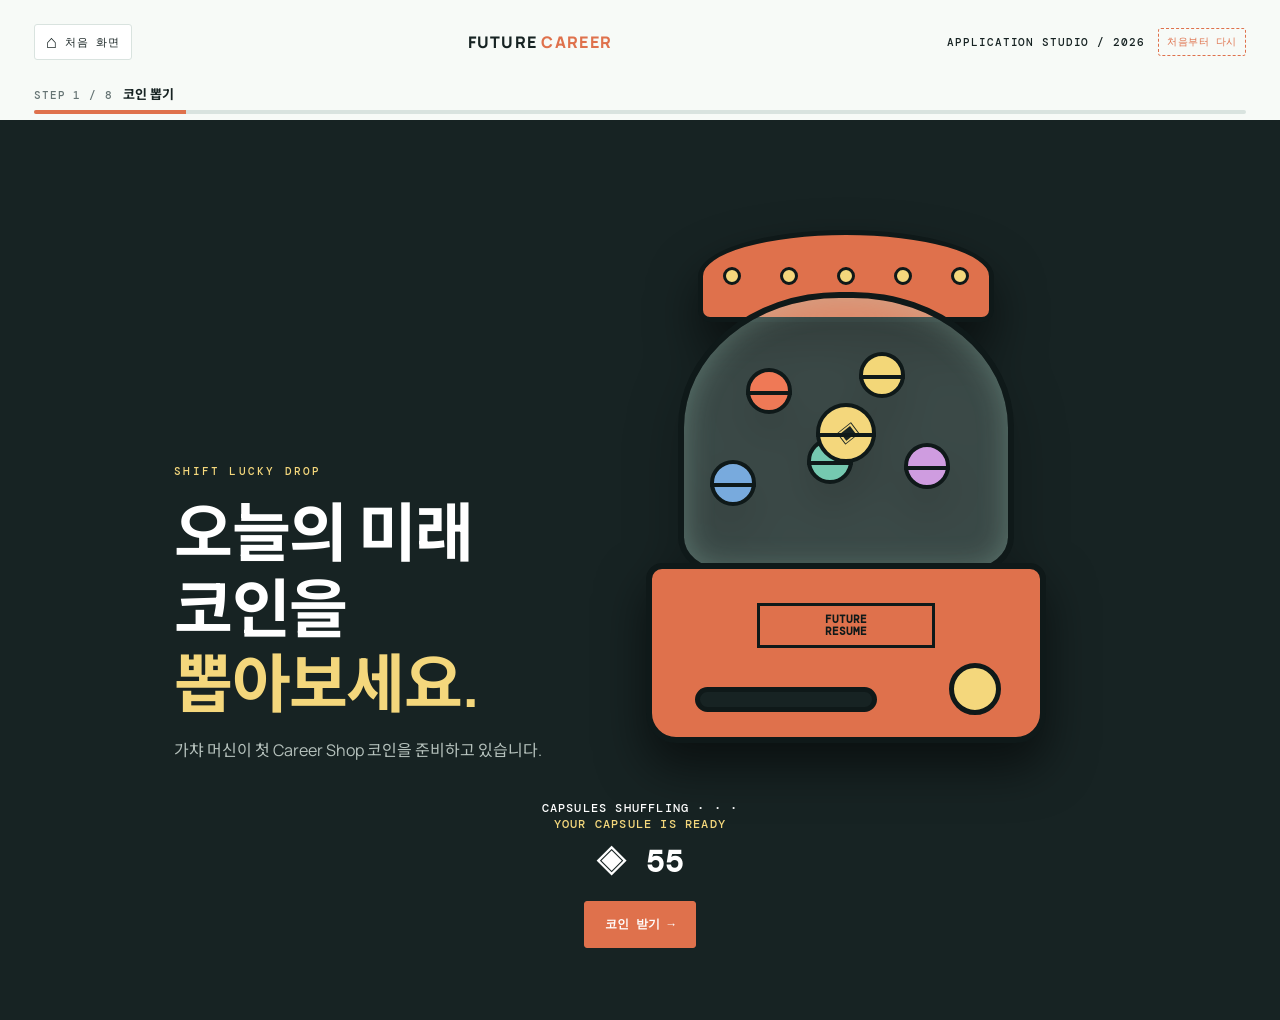
==== commit b207edbe: "코인 팝업 글자 넘침 수정, 제출 후 화면 전환 추가 - 코인 결과 팝업을 가짜 배경 대신 실제 카드로 감싸 글자가 박스를 벗어나지 않게 함 - 제출 성공 시 이력서 화면으로 이동" ====
--- a/index.html
+++ b/index.html
@@ -27,10 +27,10 @@
   <link href="https://fonts.googleapis.com/css2?family=DM+Mono:wght@400;500&family=Manrope:wght@400;500;600;700;800&family=Noto+Sans+KR:wght@400;500;600;700;800&display=swap" rel="stylesheet">
 
   <!-- ?v= 는 캐시 대응입니다. 파일을 고칠 때마다 날짜를 올려주세요 (app-runtime.js 안의 import 줄도 함께). -->
-  <link rel="stylesheet" href="styles.css?v=20260920b">
+  <link rel="stylesheet" href="styles.css?v=20260920c">
 </head>
 <body>
   <div id="app"></div>
-  <script type="module" src="app-runtime.js?v=20260920b"></script>
+  <script type="module" src="app-runtime.js?v=20260920c"></script>
 </body>
 </html>
--- a/styles.css
+++ b/styles.css
@@ -113,3 +113,16 @@
 .applicant-page .field { margin:20px 0; }
 .field-error { margin:0; min-height:18px; color:var(--orange); font-size:13px; }
 .applicant-page .blind { margin-top:26px; }
+
+/* 코인 결과 팝업 — 가짜 배경 박스 대신 실제 카드로 감싼다 (글자 넘침 방지) */
+.gacha-result:before { display:none; }
+.gacha-result { display:none; }
+.gacha-result-card { width:min(520px,calc(100vw - 40px)); max-height:calc(100vh - 48px); overflow-y:auto; padding:36px 30px 30px; background:#fff; border:5px solid var(--orange); box-shadow:0 22px 70px #0009; text-align:center; }
+.gacha-result-card .result-label { display:block; }
+.gacha-result-card strong { display:block; margin:14px 0 12px; transform:none; width:auto; }
+.gacha-result-card p { margin:0 0 22px; line-height:1.6; }
+.gacha-result-card .gacha-result-actions { display:flex; flex-wrap:wrap; justify-content:center; gap:10px; }
+@media (max-width:480px) {
+  .gacha-result-card { padding:28px 20px 24px; }
+  .gacha-result-card .gacha-result-actions .button { flex:1 1 100%; }
+}
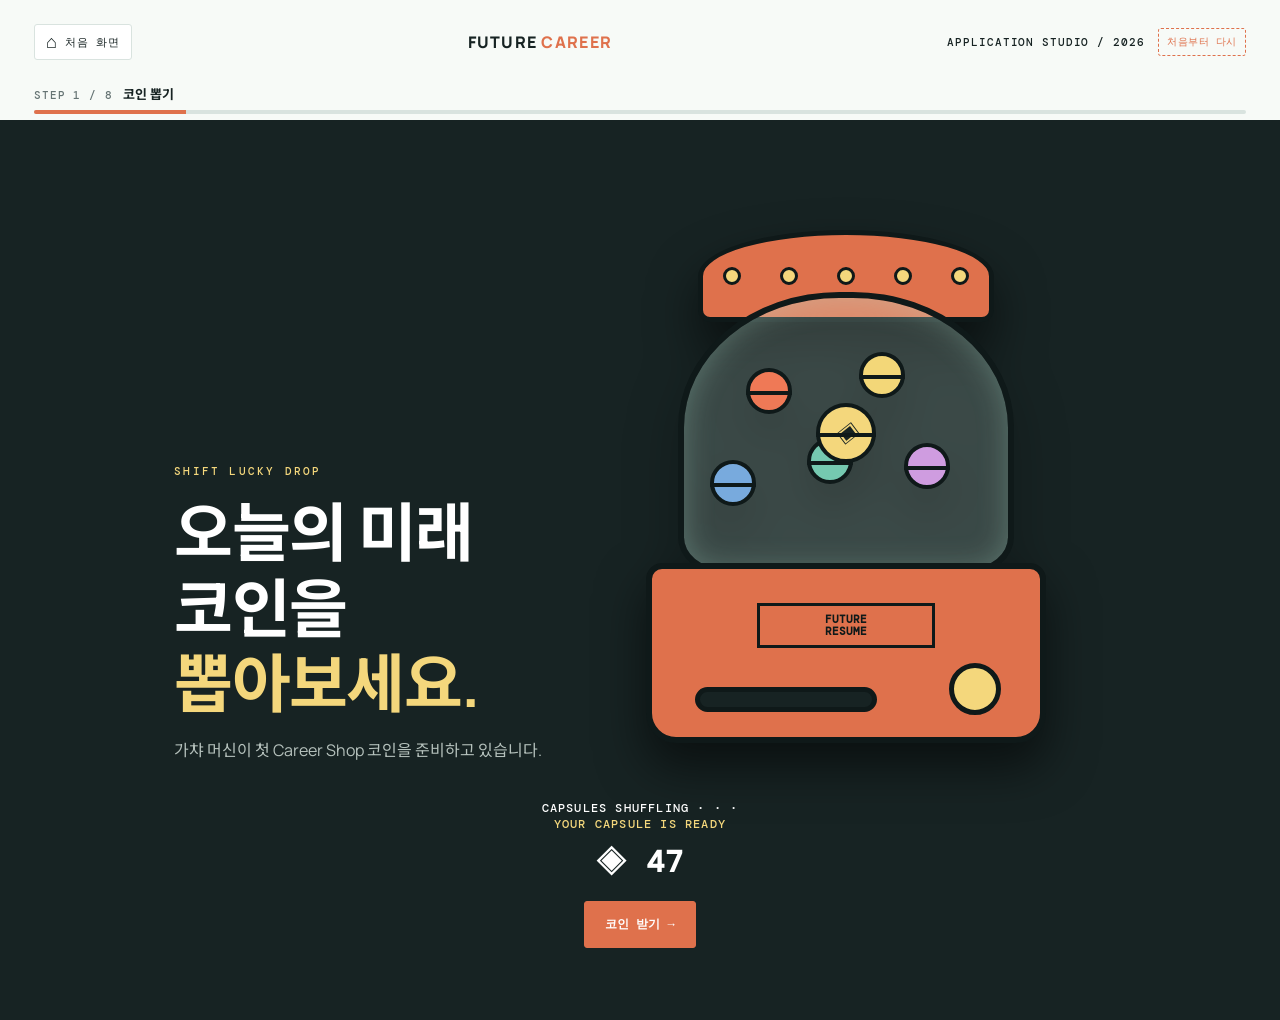
==== commit 584840f6: "모바일 레이아웃 보정 - 경험 상점이 휴대폰에서도 3열로 유지돼 버튼이 카드 밖으로 넘치던 문제 수정   (미디어 쿼리보다 뒤에 선언된 3열 규칙이 덮어쓰고 있었음) - 구매 버튼" ====
--- a/index.html
+++ b/index.html
@@ -27,10 +27,10 @@
   <link href="https://fonts.googleapis.com/css2?family=DM+Mono:wght@400;500&family=Manrope:wght@400;500;600;700;800&family=Noto+Sans+KR:wght@400;500;600;700;800&display=swap" rel="stylesheet">
 
   <!-- ?v= 는 캐시 대응입니다. 파일을 고칠 때마다 날짜를 올려주세요 (app-runtime.js 안의 import 줄도 함께). -->
-  <link rel="stylesheet" href="styles.css?v=20260920c">
+  <link rel="stylesheet" href="styles.css?v=20260920d">
 </head>
 <body>
   <div id="app"></div>
-  <script type="module" src="app-runtime.js?v=20260920c"></script>
+  <script type="module" src="app-runtime.js?v=20260920d"></script>
 </body>
 </html>
--- a/styles.css
+++ b/styles.css
@@ -126,3 +126,28 @@
   .gacha-result-card { padding:28px 20px 24px; }
   .gacha-result-card .gacha-result-actions .button { flex:1 1 100%; }
 }
+
+/* 모바일 레이아웃 보정 — 앞서 선언된 다단 규칙이 미디어 쿼리를 덮어쓰던 문제 해결 */
+@media (max-width:780px) {
+  .shop-page .shop-grid { grid-template-columns:1fr; }
+  .shop-item { min-height:0; gap:16px; padding:20px; }
+  .shop-item-footer { flex-wrap:wrap; gap:12px; }
+  .shop-item-actions { width:100%; justify-content:flex-start; }
+  .shop-item .button.small { width:100%; }
+  .quantity-control { width:100%; justify-content:space-between; }
+  .shop-title-row { display:block; }
+  .shop-title-row .coin-wallet { margin-top:18px; }
+  .shop-page > .actions:after { display:none; }
+  .career-link-grid { grid-template-columns:repeat(2,1fr); }
+  .recruit-strip { flex-direction:column; gap:8px; }
+  .recruit-gift { width:100%; }
+  .gift-card { padding:28px 20px; }
+  .steps { gap:4px; }
+  .step { font-size:10px; }
+}
+
+@media (max-width:480px) {
+  .career-link-grid { grid-template-columns:1fr; }
+  .job-grid { grid-template-columns:1fr; }
+  .category-tab { min-width:0; padding:9px 11px; }
+}
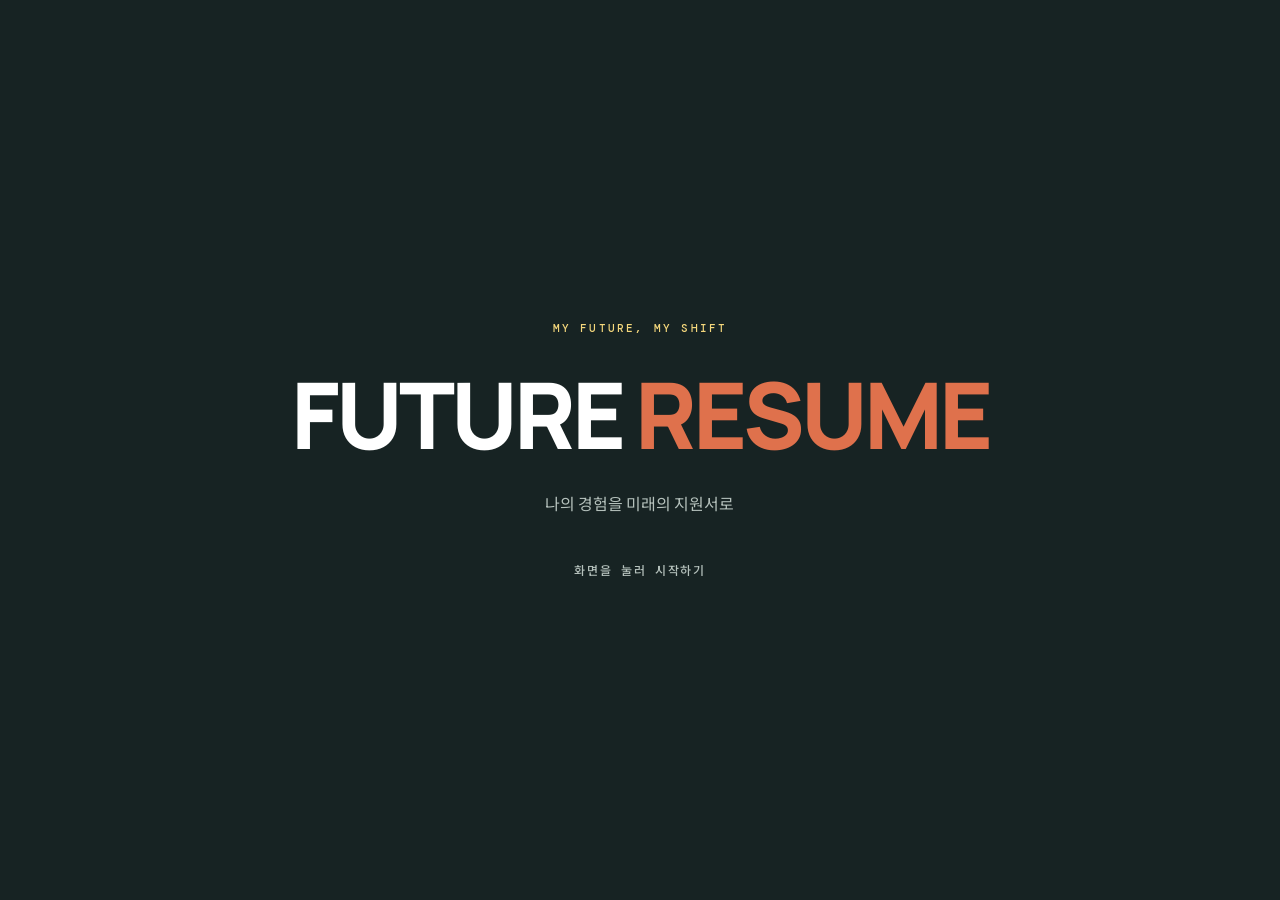
==== commit f8b010b1: "코인 제도 폐지, 직무별 자기소개서 문항, 배포 전 전수조사 반영 회의 결정 반영 - 코인 뽑기·코인 구매·선행 조건·미스터리 박스 폐지 → 경험 담기(장바구니) 방식 - SHIF" ====
--- a/index.html
+++ b/index.html
@@ -4,33 +4,33 @@
   <meta charset="UTF-8">
   <meta name="viewport" content="width=device-width, initial-scale=1.0">
   <title>미래 이력서 | SHIFT FUTURE CAREER</title>
-  <meta name="description" content="졸업할 때 낼 첫 이력서를 미리 써보는 SHIFT 프로그램입니다. 코인으로 갖고 싶은 경험을 고르고, 그 경험으로 가상의 지원서를 작성해보세요.">
+  <meta name="description" content="졸업할 때 낼 첫 이력서를 미리 써보는 SHIFT 프로그램입니다. 대학생활 동안 쌓고 싶은 경험을 담고, 그 경험으로 가상의 지원서를 작성해보세요.">
   <meta name="theme-color" content="#172323">
 
   <!-- 카카오톡·SNS 링크 미리보기 (og:image는 절대 주소여야 합니다) -->
   <meta property="og:type" content="website">
   <meta property="og:site_name" content="SHIFT">
   <meta property="og:title" content="미래 이력서 — 졸업할 때 낼 첫 이력서를 미리 써보기">
-  <meta property="og:description" content="코인으로 갖고 싶은 경험을 고르고, 그 경험으로 가상의 지원서를 작성해보는 SHIFT 프로그램입니다.">
+  <meta property="og:description" content="대학생활 동안 쌓고 싶은 경험을 담고, 그 경험으로 가상의 지원서를 작성해보는 SHIFT 프로그램입니다.">
   <meta property="og:url" content="https://dhc-shift.github.io/shift-future-career/">
-  <meta property="og:image" content="https://dhc-shift.github.io/shift-future-career/mystery-box.png">
-  <meta property="og:image:width" content="1254">
-  <meta property="og:image:height" content="1254">
+  <meta property="og:image" content="https://dhc-shift.github.io/shift-future-career/og-image.png">
+  <meta property="og:image:width" content="1200">
+  <meta property="og:image:height" content="630">
   <meta property="og:locale" content="ko_KR">
   <meta name="twitter:card" content="summary_large_image">
   <meta name="twitter:title" content="미래 이력서 — 졸업할 때 낼 첫 이력서를 미리 써보기">
-  <meta name="twitter:description" content="코인으로 갖고 싶은 경험을 고르고, 그 경험으로 가상의 지원서를 작성해보는 SHIFT 프로그램입니다.">
-  <meta name="twitter:image" content="https://dhc-shift.github.io/shift-future-career/mystery-box.png">
+  <meta name="twitter:description" content="대학생활 동안 쌓고 싶은 경험을 담고, 그 경험으로 가상의 지원서를 작성해보는 SHIFT 프로그램입니다.">
+  <meta name="twitter:image" content="https://dhc-shift.github.io/shift-future-career/og-image.png">
 
   <link rel="preconnect" href="https://fonts.googleapis.com">
   <link rel="preconnect" href="https://fonts.gstatic.com" crossorigin>
   <link href="https://fonts.googleapis.com/css2?family=DM+Mono:wght@400;500&family=Manrope:wght@400;500;600;700;800&family=Noto+Sans+KR:wght@400;500;600;700;800&display=swap" rel="stylesheet">
 
   <!-- ?v= 는 캐시 대응입니다. 파일을 고칠 때마다 날짜를 올려주세요 (app-runtime.js 안의 import 줄도 함께). -->
-  <link rel="stylesheet" href="styles.css?v=20260920d">
+  <link rel="stylesheet" href="styles.css?v=20260922f">
 </head>
 <body>
   <div id="app"></div>
-  <script type="module" src="app-runtime.js?v=20260920d"></script>
+  <script type="module" src="app-runtime.js?v=20260922f"></script>
 </body>
 </html>
--- a/styles.css
+++ b/styles.css
@@ -88,9 +88,6 @@
 .card.selected { border-color:var(--green); background:var(--mint); }
 .job.selected strong { color:var(--green); }
 
-/* 가챠 화면의 예비 버튼 (팝업을 닫았을 때 사용) */
-.gacha-actions { margin-top:18px; opacity:0; animation:revealText .3s 4.1s forwards; }
-.gacha-screen.complete .gacha-actions { opacity:1; animation:none; }
 
 /* 완료·이력서 화면 */
 .completion-summary > div, .resume-panel > div { min-width:0; }
@@ -113,19 +110,6 @@
 .applicant-page .field { margin:20px 0; }
 .field-error { margin:0; min-height:18px; color:var(--orange); font-size:13px; }
 .applicant-page .blind { margin-top:26px; }
-
-/* 코인 결과 팝업 — 가짜 배경 박스 대신 실제 카드로 감싼다 (글자 넘침 방지) */
-.gacha-result:before { display:none; }
-.gacha-result { display:none; }
-.gacha-result-card { width:min(520px,calc(100vw - 40px)); max-height:calc(100vh - 48px); overflow-y:auto; padding:36px 30px 30px; background:#fff; border:5px solid var(--orange); box-shadow:0 22px 70px #0009; text-align:center; }
-.gacha-result-card .result-label { display:block; }
-.gacha-result-card strong { display:block; margin:14px 0 12px; transform:none; width:auto; }
-.gacha-result-card p { margin:0 0 22px; line-height:1.6; }
-.gacha-result-card .gacha-result-actions { display:flex; flex-wrap:wrap; justify-content:center; gap:10px; }
-@media (max-width:480px) {
-  .gacha-result-card { padding:28px 20px 24px; }
-  .gacha-result-card .gacha-result-actions .button { flex:1 1 100%; }
-}
 
 /* 모바일 레이아웃 보정 — 앞서 선언된 다단 규칙이 미디어 쿼리를 덮어쓰던 문제 해결 */
 @media (max-width:780px) {
@@ -151,3 +135,54 @@
   .job-grid { grid-template-columns:1fr; }
   .category-tab { min-width:0; padding:9px 11px; }
 }
+
+/* 경험 담기 (코인 제도 폐지 후 장바구니 방식, 2026-09-22) */
+.shop-item .button.small { min-width:112px; }
+.shop-item .button.small.picked { background:var(--green); border-color:var(--green); color:#fff; }
+.shop-item-footer { justify-content:flex-end; }
+.category-tab b { display:inline-block; min-width:18px; margin-left:4px; padding:1px 5px; border-radius:9px; background:var(--mint); color:var(--green); font-size:11px; font-weight:700; }
+.category-tab.active b { background:#fff; color:var(--orange); }
+
+/* 자기소개서 글자수 제한 표시 */
+.counter.at-limit { color:#d64545; font-weight:700; }
+textarea.at-limit { border-color:#d64545; }
+textarea.at-limit:focus { outline-color:#d64545; }
+
+/* 시작 화면 — 자동으로 넘어가지 않고 눌러서 시작 */
+.splash-screen { cursor:pointer; }
+.splash-screen:focus { outline:none; }
+.splash-start { margin-top:42px; color:#b5c1bc; font:500 12px 'DM Mono','Noto Sans KR',monospace; letter-spacing:.14em; animation:splashHint 1.8s ease-in-out infinite; }
+@keyframes splashHint { 0%, 100% { opacity:.35; } 50% { opacity:1; } }
+@media (prefers-reduced-motion: reduce) { .splash-start { animation:none; opacity:.8; } }
+
+/* 자기소개서 문항 가독성 (2026-09-22)
+   - 문항을 제목 크기가 아닌 읽기 좋은 본문 크기로, 한 줄 길이를 제한해 끊어 읽기 쉽게
+   - 문항 탭이 버튼으로 바뀌며 생긴 기본 테두리 제거 */
+.essay-page .step { border:0; border-top:2px solid var(--line); border-radius:0; background:none; padding:10px 0 0; text-align:left; color:#9aa9a5; font:500 11px 'DM Mono','Noto Sans KR',monospace; cursor:pointer; }
+.essay-page .step.done { color:var(--green); border-top-color:var(--green); }
+.essay-page .step.active { color:var(--orange); border-top-color:var(--orange); }
+.essay-page .steps { margin:24px 0 20px; }
+.essay-context { margin:0 0 10px; }
+
+.question-card { margin:0 0 18px; padding:24px 28px 22px; background:var(--white); border:1px solid var(--line); border-left:4px solid var(--orange); }
+.question-label { color:var(--orange); letter-spacing:.12em; }
+.question-text { max-width:46em; margin:10px 0 18px; font-size:clamp(18px,1.9vw,22px); font-weight:700; line-height:1.62; letter-spacing:-.01em; color:var(--ink); }
+
+.guide-steps { display:flex; align-items:flex-start; gap:10px; flex-wrap:wrap; padding-top:16px; border-top:1px dashed var(--line); }
+.guide-steps-label { flex:0 0 auto; padding-top:5px; color:var(--muted); font:500 11px 'DM Mono','Noto Sans KR',monospace; letter-spacing:.08em; }
+.guide-steps ol { display:flex; flex-wrap:wrap; gap:6px; margin:0; padding:0; list-style:none; counter-reset:guide; }
+.guide-steps li { counter-increment:guide; display:inline-flex; align-items:center; gap:6px; padding:5px 11px 5px 6px; background:#f0f4ef; border-radius:999px; font-size:13px; line-height:1.4; color:var(--ink); word-break:keep-all; }
+.guide-steps li::before { content:counter(guide); display:inline-grid; place-items:center; width:18px; height:18px; border-radius:50%; background:var(--green); color:#fff; font:700 10px 'DM Mono',monospace; }
+
+@media (max-width:780px) {
+  .question-card { padding:18px 18px 16px; }
+  .question-text { font-size:17px; line-height:1.65; }
+  .guide-steps { flex-direction:column; gap:8px; }
+  .guide-steps-label { padding-top:0; }
+}
+
+/* 개인정보 동의 체크 (2026-09-22) */
+.consent { display:flex; align-items:flex-start; gap:10px; margin:18px 0 6px; padding:14px 16px; background:var(--white); border:1px solid var(--line); font-size:14px; line-height:1.55; cursor:pointer; }
+.consent input { width:18px; height:18px; margin:2px 0 0; flex:0 0 auto; accent-color:var(--green); }
+.consent em { color:var(--orange); font-style:normal; font-weight:700; }
+.warn-text { color:#c0492f; }
